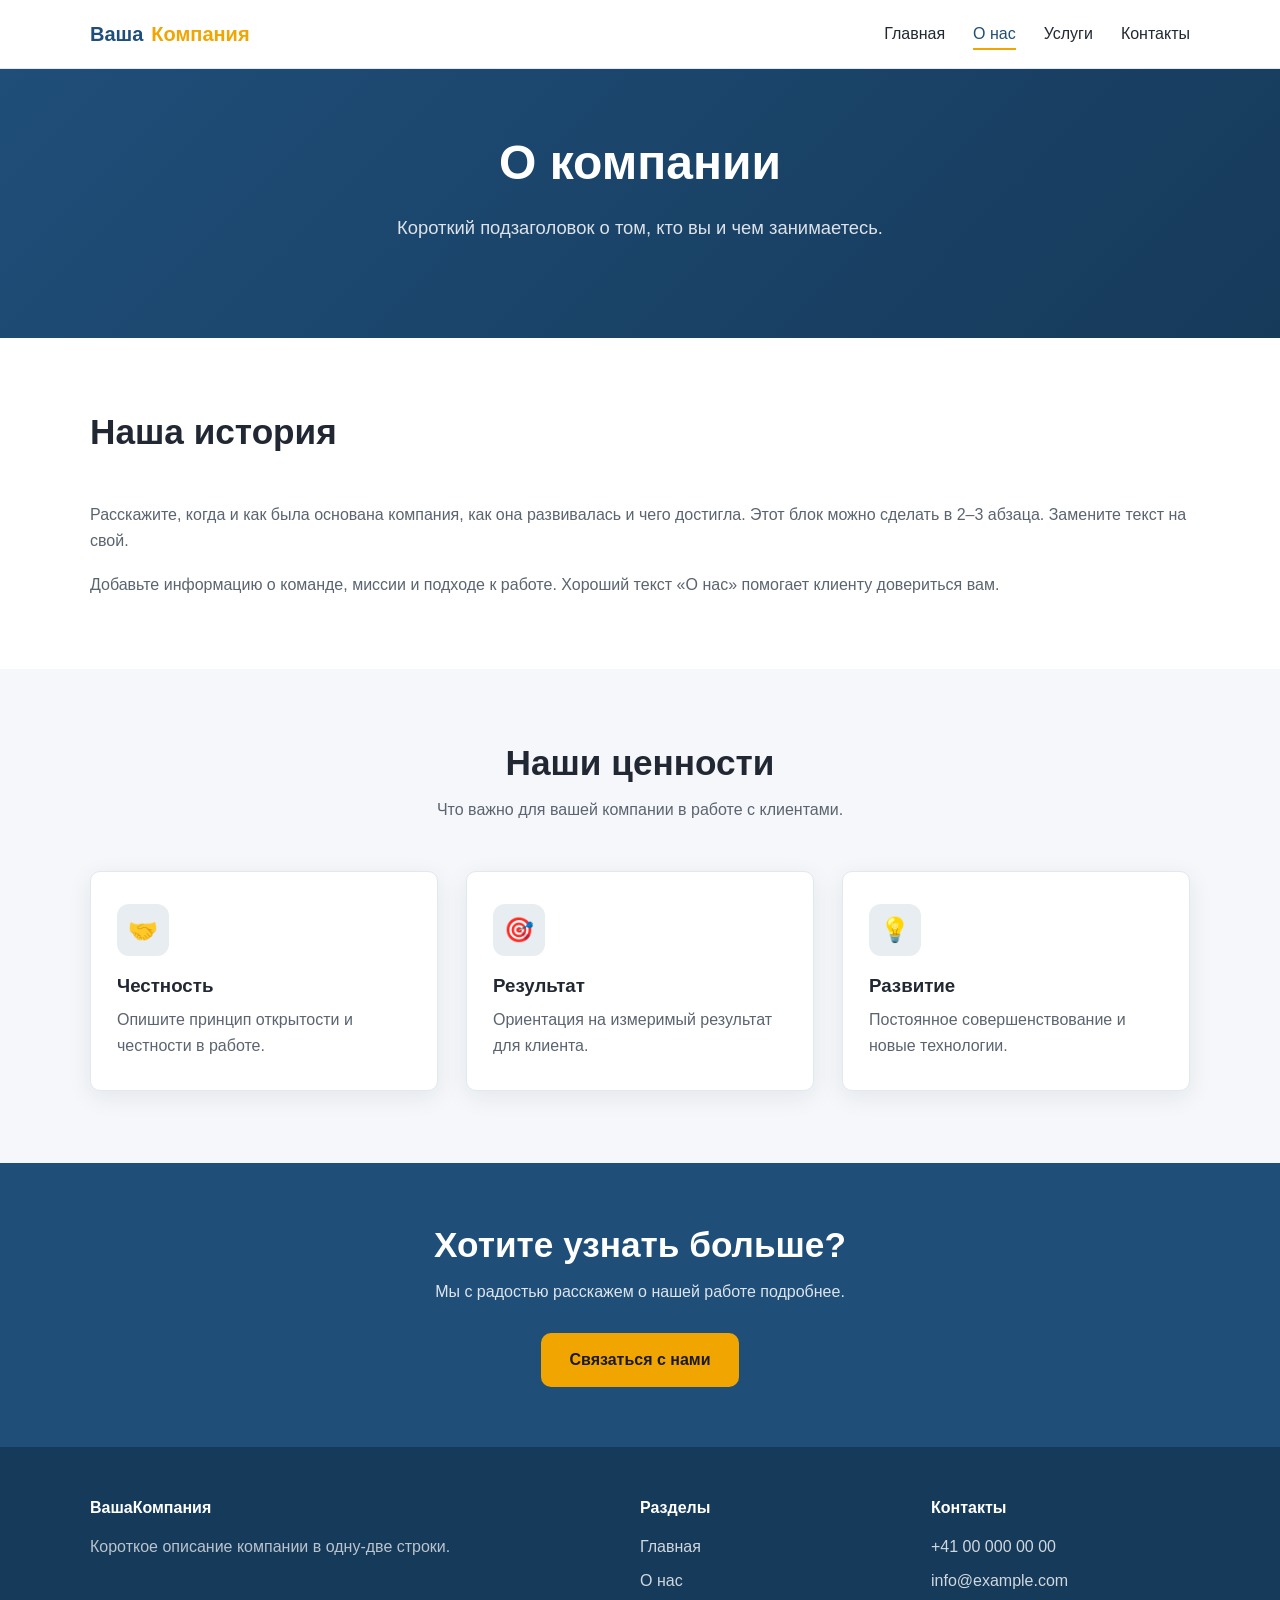
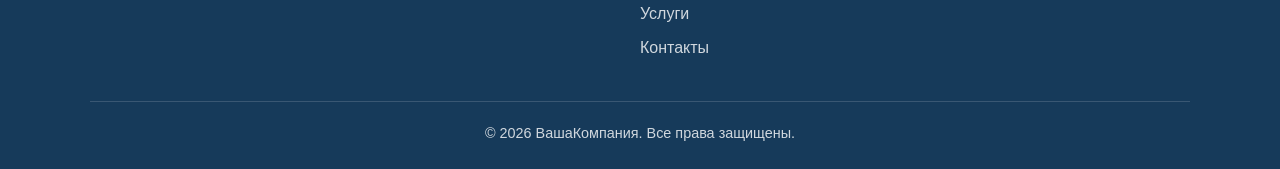
==== website/about.html @ 9bdca2b0 "Add static multi-page business website for Infomaniak hosting - Responsive HTML/CSS/JS site: Home, A" ====
<!DOCTYPE html>
<html lang="ru">
<head>
  <meta charset="UTF-8" />
  <meta name="viewport" content="width=device-width, initial-scale=1.0" />
  <title>О нас — Название компании</title>
  <meta name="description" content="Расскажите о вашей компании, истории и ценностях. Замените на свой текст." />
  <link rel="stylesheet" href="css/style.css" />
</head>
<body>

  <header class="header">
    <div class="container header__inner">
      <a href="index.html" class="logo">Ваша<span>Компания</span></a>
      <button class="nav__toggle" aria-label="Меню"><span></span><span></span><span></span></button>
      <nav class="nav">
        <ul class="nav__list">
          <li><a href="index.html" class="nav__link">Главная</a></li>
          <li><a href="about.html" class="nav__link is-active">О нас</a></li>
          <li><a href="services.html" class="nav__link">Услуги</a></li>
          <li><a href="contact.html" class="nav__link">Контакты</a></li>
        </ul>
      </nav>
    </div>
  </header>

  <section class="hero" style="padding: 64px 0;">
    <div class="container">
      <h1>О компании</h1>
      <p>Короткий подзаголовок о том, кто вы и чем занимаетесь.</p>
    </div>
  </section>

  <section class="section">
    <div class="container">
      <div class="section__head" style="text-align:left; margin-left:0;">
        <h2>Наша история</h2>
      </div>
      <p style="margin-bottom:18px;">
        Расскажите, когда и как была основана компания, как она развивалась и чего достигла.
        Этот блок можно сделать в 2–3 абзаца. Замените текст на свой.
      </p>
      <p>
        Добавьте информацию о команде, миссии и подходе к работе. Хороший текст «О нас»
        помогает клиенту довериться вам.
      </p>
    </div>
  </section>

  <section class="section section--alt">
    <div class="container">
      <div class="section__head">
        <h2>Наши ценности</h2>
        <p>Что важно для вашей компании в работе с клиентами.</p>
      </div>
      <div class="grid">
        <div class="card">
          <div class="card__icon">🤝</div>
          <h3>Честность</h3>
          <p>Опишите принцип открытости и честности в работе.</p>
        </div>
        <div class="card">
          <div class="card__icon">🎯</div>
          <h3>Результат</h3>
          <p>Ориентация на измеримый результат для клиента.</p>
        </div>
        <div class="card">
          <div class="card__icon">💡</div>
          <h3>Развитие</h3>
          <p>Постоянное совершенствование и новые технологии.</p>
        </div>
      </div>
    </div>
  </section>

  <section class="cta">
    <div class="container">
      <h2>Хотите узнать больше?</h2>
      <p>Мы с радостью расскажем о нашей работе подробнее.</p>
      <a href="contact.html" class="btn btn--primary">Связаться с нами</a>
    </div>
  </section>

  <footer class="footer">
    <div class="container">
      <div class="footer__grid">
        <div>
          <h4>ВашаКомпания</h4>
          <p style="color: rgba(255,255,255,.7)">Короткое описание компании в одну-две строки.</p>
        </div>
        <div>
          <h4>Разделы</h4>
          <ul>
            <li><a href="index.html">Главная</a></li>
            <li><a href="about.html">О нас</a></li>
            <li><a href="services.html">Услуги</a></li>
            <li><a href="contact.html">Контакты</a></li>
          </ul>
        </div>
        <div>
          <h4>Контакты</h4>
          <ul>
            <li><a href="tel:+41000000000">+41 00 000 00 00</a></li>
            <li><a href="mailto:info@example.com">info@example.com</a></li>
          </ul>
        </div>
      </div>
      <div class="footer__bottom">
        © <span data-year>2026</span> ВашаКомпания. Все права защищены.
      </div>
    </div>
  </footer>

  <script src="js/main.js"></script>
</body>
</html>
---- website/css/style.css ----
/* ============================================================
   Базовые переменные — меняйте цвета/шрифты здесь
   ============================================================ */
:root {
  --color-primary: #1f4e79;      /* основной фирменный цвет */
  --color-primary-dark: #163a5a;
  --color-accent: #f0a500;       /* акцент (кнопки, ссылки) */
  --color-text: #222833;
  --color-muted: #5b6470;
  --color-bg: #ffffff;
  --color-bg-alt: #f5f7fa;
  --color-border: #e2e8f0;
  --max-width: 1140px;
  --radius: 10px;
  --shadow: 0 6px 24px rgba(20, 40, 70, 0.08);
  --font: "Segoe UI", Roboto, "Helvetica Neue", Arial, sans-serif;
}

/* ============================================================
   Сброс и общие стили
   ============================================================ */
* { box-sizing: border-box; margin: 0; padding: 0; }

html { scroll-behavior: smooth; }

body {
  font-family: var(--font);
  color: var(--color-text);
  background: var(--color-bg);
  line-height: 1.6;
  -webkit-font-smoothing: antialiased;
}

img { max-width: 100%; display: block; }

a { color: var(--color-primary); text-decoration: none; }
a:hover { color: var(--color-accent); }

.container {
  width: 100%;
  max-width: var(--max-width);
  margin: 0 auto;
  padding: 0 20px;
}

h1, h2, h3 { line-height: 1.25; color: var(--color-text); }
h1 { font-size: clamp(2rem, 4vw, 3rem); }
h2 { font-size: clamp(1.6rem, 3vw, 2.2rem); }
p { color: var(--color-muted); }

.section { padding: 72px 0; }
.section--alt { background: var(--color-bg-alt); }
.section__head { max-width: 720px; margin: 0 auto 48px; text-align: center; }
.section__head p { margin-top: 12px; }

/* ============================================================
   Кнопки
   ============================================================ */
.btn {
  display: inline-block;
  padding: 12px 26px;
  border-radius: var(--radius);
  font-weight: 600;
  cursor: pointer;
  border: 2px solid transparent;
  transition: transform .15s ease, background .2s ease, color .2s ease;
}
.btn:hover { transform: translateY(-2px); }
.btn--primary { background: var(--color-accent); color: #1a1a1a; }
.btn--primary:hover { background: #d9930a; color: #1a1a1a; }
.btn--ghost { background: transparent; color: #fff; border-color: rgba(255,255,255,.7); }
.btn--ghost:hover { background: rgba(255,255,255,.12); color: #fff; }

/* ============================================================
   Шапка / навигация
   ============================================================ */
.header {
  position: sticky;
  top: 0;
  z-index: 50;
  background: rgba(255,255,255,.95);
  backdrop-filter: blur(8px);
  border-bottom: 1px solid var(--color-border);
}
.header__inner {
  display: flex;
  align-items: center;
  justify-content: space-between;
  height: 68px;
}
.logo {
  font-size: 1.25rem;
  font-weight: 700;
  color: var(--color-primary);
  display: flex;
  align-items: center;
  gap: 8px;
}
.logo span { color: var(--color-accent); }

.nav__list {
  display: flex;
  gap: 28px;
  list-style: none;
}
.nav__link {
  font-weight: 500;
  color: var(--color-text);
  padding: 6px 0;
  position: relative;
}
.nav__link.is-active,
.nav__link:hover { color: var(--color-primary); }
.nav__link.is-active::after {
  content: "";
  position: absolute;
  left: 0; bottom: -2px;
  width: 100%; height: 2px;
  background: var(--color-accent);
}

.nav__toggle {
  display: none;
  background: none;
  border: none;
  cursor: pointer;
  width: 30px; height: 24px;
  position: relative;
}
.nav__toggle span {
  position: absolute;
  left: 0;
  width: 100%; height: 3px;
  background: var(--color-primary);
  border-radius: 3px;
  transition: .3s;
}
.nav__toggle span:nth-child(1) { top: 0; }
.nav__toggle span:nth-child(2) { top: 10px; }
.nav__toggle span:nth-child(3) { top: 20px; }

/* ============================================================
   Hero
   ============================================================ */
.hero {
  background: linear-gradient(135deg, var(--color-primary) 0%, var(--color-primary-dark) 100%);
  color: #fff;
  padding: 96px 0;
  text-align: center;
}
.hero h1 { color: #fff; }
.hero p {
  color: rgba(255,255,255,.85);
  max-width: 640px;
  margin: 20px auto 32px;
  font-size: 1.15rem;
}
.hero__actions { display: flex; gap: 16px; justify-content: center; flex-wrap: wrap; }

/* ============================================================
   Сетки: преимущества / услуги
   ============================================================ */
.grid {
  display: grid;
  gap: 28px;
  grid-template-columns: repeat(auto-fit, minmax(280px, 1fr));
}
.card {
  background: var(--color-bg);
  border: 1px solid var(--color-border);
  border-radius: var(--radius);
  padding: 32px 26px;
  box-shadow: var(--shadow);
  transition: transform .2s ease;
}
.card:hover { transform: translateY(-4px); }
.card__icon {
  width: 52px; height: 52px;
  border-radius: 12px;
  background: rgba(31,78,121,.1);
  color: var(--color-primary);
  display: flex; align-items: center; justify-content: center;
  font-size: 1.5rem;
  margin-bottom: 18px;
}
.card h3 { margin-bottom: 10px; }

/* ============================================================
   CTA-полоса
   ============================================================ */
.cta {
  background: var(--color-primary);
  color: #fff;
  text-align: center;
  padding: 60px 0;
}
.cta h2 { color: #fff; }
.cta p { color: rgba(255,255,255,.85); margin: 12px 0 28px; }

/* ============================================================
   Контакты / форма
   ============================================================ */
.contact-grid {
  display: grid;
  grid-template-columns: 1fr 1fr;
  gap: 40px;
}
.contact-info li {
  list-style: none;
  margin-bottom: 18px;
  color: var(--color-muted);
}
.contact-info strong { color: var(--color-text); display: block; }

.form-field { margin-bottom: 18px; }
.form-field label { display: block; font-weight: 600; margin-bottom: 6px; font-size: .95rem; }
.form-field input,
.form-field textarea {
  width: 100%;
  padding: 12px 14px;
  border: 1px solid var(--color-border);
  border-radius: var(--radius);
  font-family: inherit;
  font-size: 1rem;
}
.form-field input:focus,
.form-field textarea:focus {
  outline: none;
  border-color: var(--color-primary);
  box-shadow: 0 0 0 3px rgba(31,78,121,.12);
}

/* ============================================================
   Подвал
   ============================================================ */
.footer {
  background: var(--color-primary-dark);
  color: rgba(255,255,255,.8);
  padding: 48px 0 24px;
}
.footer__grid {
  display: grid;
  grid-template-columns: 2fr 1fr 1fr;
  gap: 32px;
  margin-bottom: 32px;
}
.footer h4 { color: #fff; margin-bottom: 14px; }
.footer a { color: rgba(255,255,255,.8); }
.footer a:hover { color: var(--color-accent); }
.footer ul { list-style: none; }
.footer li { margin-bottom: 8px; }
.footer__bottom {
  border-top: 1px solid rgba(255,255,255,.15);
  padding-top: 20px;
  text-align: center;
  font-size: .9rem;
}

/* ============================================================
   Адаптивность
   ============================================================ */
@media (max-width: 768px) {
  .nav__toggle { display: block; }
  .nav {
    position: absolute;
    top: 68px; left: 0;
    width: 100%;
    background: #fff;
    border-bottom: 1px solid var(--color-border);
    max-height: 0;
    overflow: hidden;
    transition: max-height .3s ease;
  }
  .nav.is-open { max-height: 320px; }
  .nav__list {
    flex-direction: column;
    gap: 0;
    padding: 12px 20px;
  }
  .nav__link { display: block; padding: 12px 0; border-bottom: 1px solid var(--color-border); }
  .contact-grid { grid-template-columns: 1fr; }
  .footer__grid { grid-template-columns: 1fr; }
}
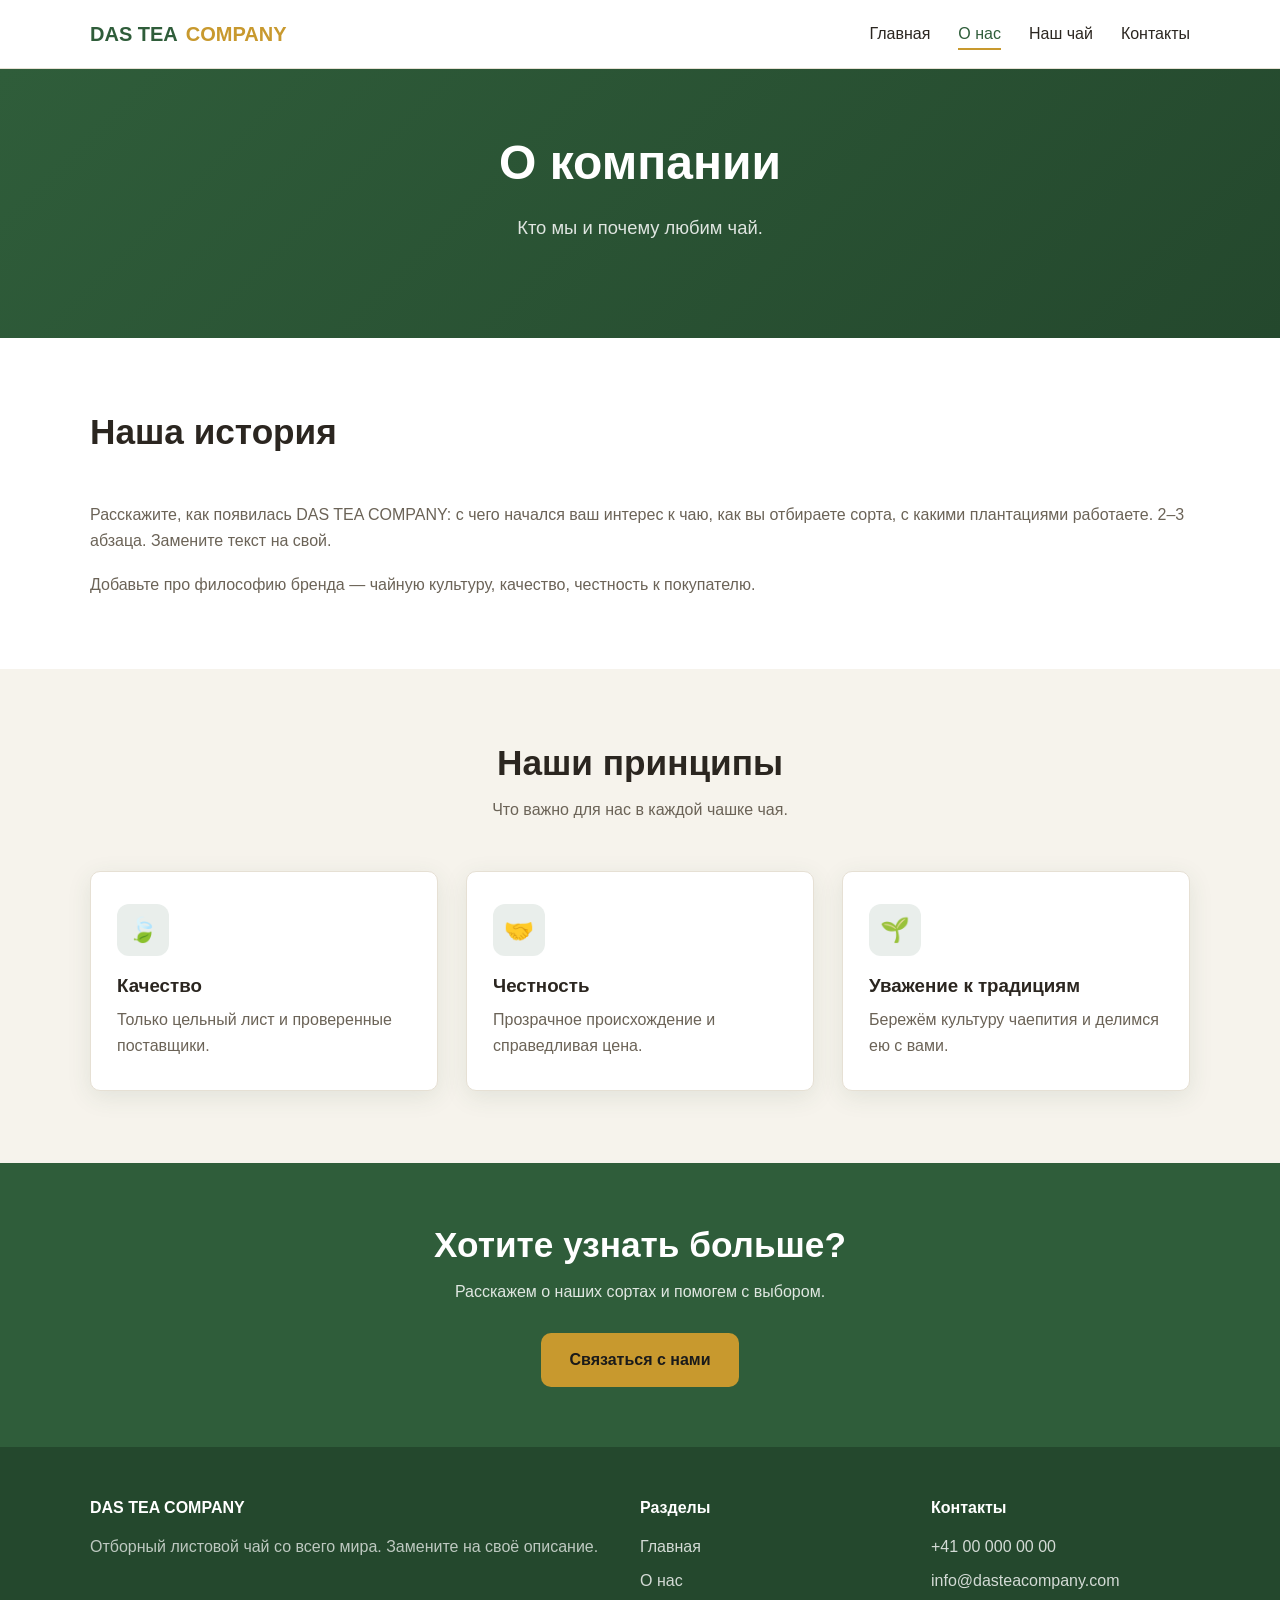
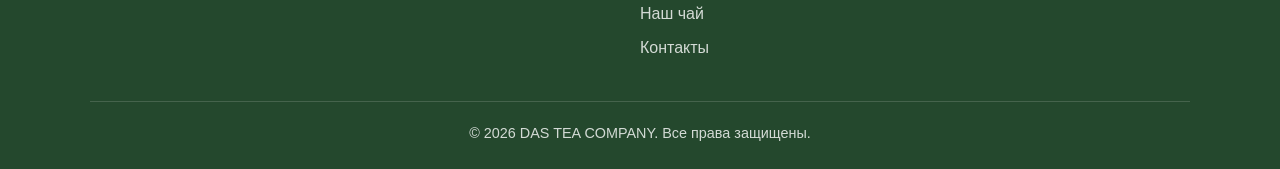
==== commit 4773e2ab: "Re-theme static site for DAS TEA COMPANY (tea shop) - Tea-inspired palette (green + amber), serif he" ====
--- a/website/about.html
+++ b/website/about.html
@@ -3,21 +3,21 @@
 <head>
   <meta charset="UTF-8" />
   <meta name="viewport" content="width=device-width, initial-scale=1.0" />
-  <title>О нас — Название компании</title>
-  <meta name="description" content="Расскажите о вашей компании, истории и ценностях. Замените на свой текст." />
+  <title>О нас — DAS TEA COMPANY</title>
+  <meta name="description" content="История чайной компании DAS TEA COMPANY, ценности и подход к отбору чая. Замените на свой текст." />
   <link rel="stylesheet" href="css/style.css" />
 </head>
 <body>
 
   <header class="header">
     <div class="container header__inner">
-      <a href="index.html" class="logo">Ваша<span>Компания</span></a>
+      <a href="index.html" class="logo">DAS TEA<span> COMPANY</span></a>
       <button class="nav__toggle" aria-label="Меню"><span></span><span></span><span></span></button>
       <nav class="nav">
         <ul class="nav__list">
           <li><a href="index.html" class="nav__link">Главная</a></li>
           <li><a href="about.html" class="nav__link is-active">О нас</a></li>
-          <li><a href="services.html" class="nav__link">Услуги</a></li>
+          <li><a href="services.html" class="nav__link">Наш чай</a></li>
           <li><a href="contact.html" class="nav__link">Контакты</a></li>
         </ul>
       </nav>
@@ -27,7 +27,7 @@
   <section class="hero" style="padding: 64px 0;">
     <div class="container">
       <h1>О компании</h1>
-      <p>Короткий подзаголовок о том, кто вы и чем занимаетесь.</p>
+      <p>Кто мы и почему любим чай.</p>
     </div>
   </section>
 
@@ -37,12 +37,11 @@
         <h2>Наша история</h2>
       </div>
       <p style="margin-bottom:18px;">
-        Расскажите, когда и как была основана компания, как она развивалась и чего достигла.
-        Этот блок можно сделать в 2–3 абзаца. Замените текст на свой.
+        Расскажите, как появилась DAS TEA COMPANY: с чего начался ваш интерес к чаю,
+        как вы отбираете сорта, с какими плантациями работаете. 2–3 абзаца. Замените текст на свой.
       </p>
       <p>
-        Добавьте информацию о команде, миссии и подходе к работе. Хороший текст «О нас»
-        помогает клиенту довериться вам.
+        Добавьте про философию бренда — чайную культуру, качество, честность к покупателю.
       </p>
     </div>
   </section>
@@ -50,24 +49,24 @@
   <section class="section section--alt">
     <div class="container">
       <div class="section__head">
-        <h2>Наши ценности</h2>
-        <p>Что важно для вашей компании в работе с клиентами.</p>
+        <h2>Наши принципы</h2>
+        <p>Что важно для нас в каждой чашке чая.</p>
       </div>
       <div class="grid">
         <div class="card">
+          <div class="card__icon">🍃</div>
+          <h3>Качество</h3>
+          <p>Только цельный лист и проверенные поставщики.</p>
+        </div>
+        <div class="card">
           <div class="card__icon">🤝</div>
           <h3>Честность</h3>
-          <p>Опишите принцип открытости и честности в работе.</p>
+          <p>Прозрачное происхождение и справедливая цена.</p>
         </div>
         <div class="card">
-          <div class="card__icon">🎯</div>
-          <h3>Результат</h3>
-          <p>Ориентация на измеримый результат для клиента.</p>
-        </div>
-        <div class="card">
-          <div class="card__icon">💡</div>
-          <h3>Развитие</h3>
-          <p>Постоянное совершенствование и новые технологии.</p>
+          <div class="card__icon">🌱</div>
+          <h3>Уважение к традициям</h3>
+          <p>Бережём культуру чаепития и делимся ею с вами.</p>
         </div>
       </div>
     </div>
@@ -76,7 +75,7 @@
   <section class="cta">
     <div class="container">
       <h2>Хотите узнать больше?</h2>
-      <p>Мы с радостью расскажем о нашей работе подробнее.</p>
+      <p>Расскажем о наших сортах и помогем с выбором.</p>
       <a href="contact.html" class="btn btn--primary">Связаться с нами</a>
     </div>
   </section>
@@ -85,15 +84,15 @@
     <div class="container">
       <div class="footer__grid">
         <div>
-          <h4>ВашаКомпания</h4>
-          <p style="color: rgba(255,255,255,.7)">Короткое описание компании в одну-две строки.</p>
+          <h4>DAS TEA COMPANY</h4>
+          <p style="color: rgba(255,255,255,.7)">Отборный листовой чай со всего мира. Замените на своё описание.</p>
         </div>
         <div>
           <h4>Разделы</h4>
           <ul>
             <li><a href="index.html">Главная</a></li>
             <li><a href="about.html">О нас</a></li>
-            <li><a href="services.html">Услуги</a></li>
+            <li><a href="services.html">Наш чай</a></li>
             <li><a href="contact.html">Контакты</a></li>
           </ul>
         </div>
@@ -101,12 +100,12 @@
           <h4>Контакты</h4>
           <ul>
             <li><a href="tel:+41000000000">+41 00 000 00 00</a></li>
-            <li><a href="mailto:info@example.com">info@example.com</a></li>
+            <li><a href="mailto:info@dasteacompany.com">info@dasteacompany.com</a></li>
           </ul>
         </div>
       </div>
       <div class="footer__bottom">
-        © <span data-year>2026</span> ВашаКомпания. Все права защищены.
+        © <span data-year>2026</span> DAS TEA COMPANY. Все права защищены.
       </div>
     </div>
   </footer>
--- a/website/css/style.css
+++ b/website/css/style.css
@@ -2,18 +2,18 @@
    Базовые переменные — меняйте цвета/шрифты здесь
    ============================================================ */
 :root {
-  --color-primary: #1f4e79;      /* основной фирменный цвет */
-  --color-primary-dark: #163a5a;
-  --color-accent: #f0a500;       /* акцент (кнопки, ссылки) */
-  --color-text: #222833;
-  --color-muted: #5b6470;
+  --color-primary: #2f5d3a;      /* чайный зелёный */
+  --color-primary-dark: #24482d;
+  --color-accent: #c8992e;       /* тёплое золото/янтарь */
+  --color-text: #2b2620;
+  --color-muted: #6b6357;
   --color-bg: #ffffff;
-  --color-bg-alt: #f5f7fa;
-  --color-border: #e2e8f0;
+  --color-bg-alt: #f6f3ec;       /* тёплый бежевый фон */
+  --color-border: #e6e0d4;
   --max-width: 1140px;
   --radius: 10px;
-  --shadow: 0 6px 24px rgba(20, 40, 70, 0.08);
-  --font: "Segoe UI", Roboto, "Helvetica Neue", Arial, sans-serif;
+  --shadow: 0 6px 24px rgba(47, 93, 58, 0.10);
+  --font: "Georgia", "Segoe UI", Roboto, "Helvetica Neue", Arial, sans-serif;
 }
 
 /* ============================================================
@@ -177,7 +177,7 @@
 .card__icon {
   width: 52px; height: 52px;
   border-radius: 12px;
-  background: rgba(31,78,121,.1);
+  background: rgba(47,93,58,.1);
   color: var(--color-primary);
   display: flex; align-items: center; justify-content: center;
   font-size: 1.5rem;
@@ -227,7 +227,7 @@
 .form-field textarea:focus {
   outline: none;
   border-color: var(--color-primary);
-  box-shadow: 0 0 0 3px rgba(31,78,121,.12);
+  box-shadow: 0 0 0 3px rgba(47,93,58,.12);
 }
 
 /* ============================================================
